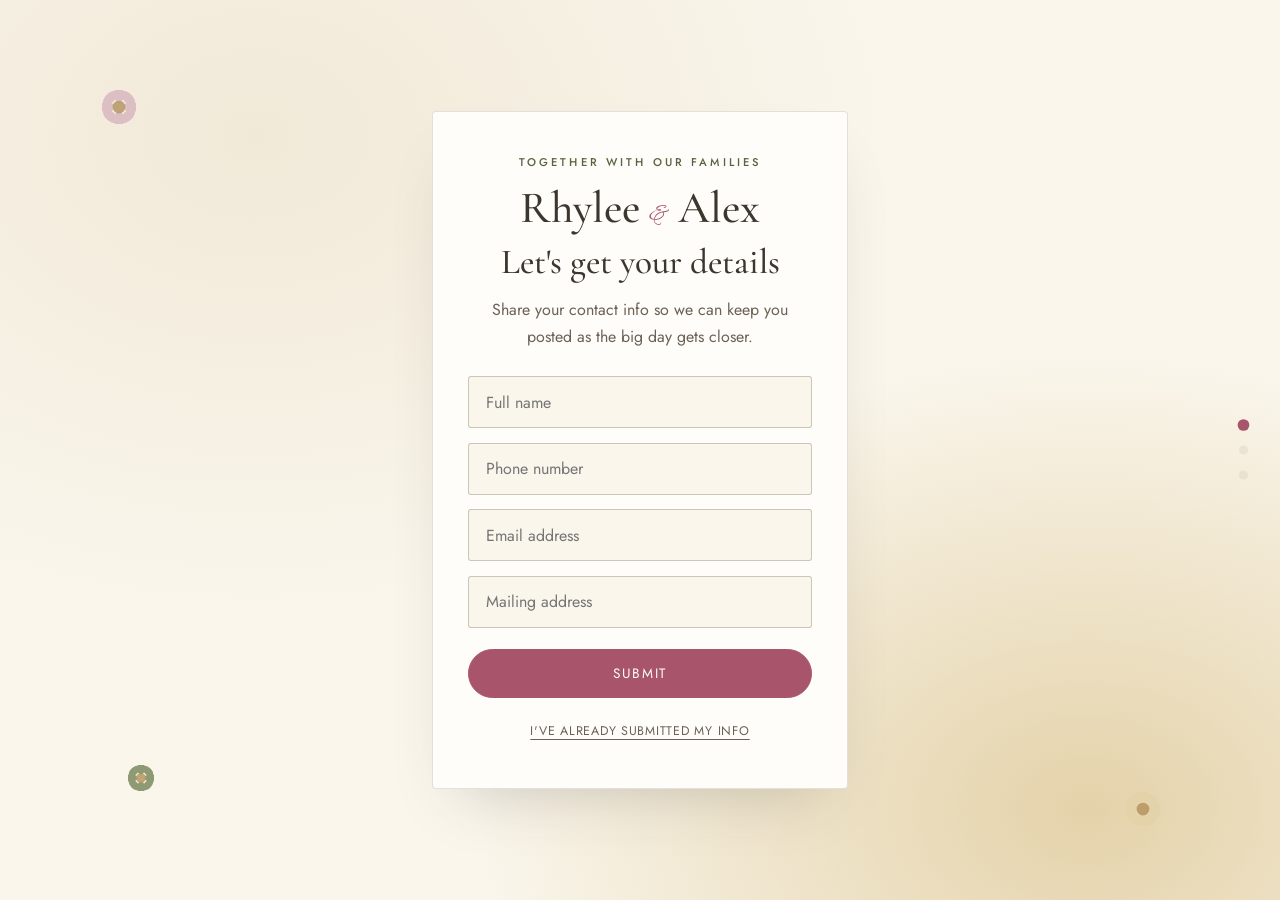
==== index.html @ c139852b "Update index.html" ====
<!DOCTYPE html>
<html lang="en">
<head>
<meta charset="UTF-8">
<meta name="viewport" content="width=device-width, initial-scale=1.0">
<title>Rhylee &amp; Alex — Save the Date</title>
<meta name="description" content="Save the date for Rhylee &amp; Alex's wedding.">

<link rel="preconnect" href="https://fonts.googleapis.com">
<link rel="preconnect" href="https://fonts.gstatic.com" crossorigin>
<link href="https://fonts.googleapis.com/css2?family=Cormorant+Garamond:ital,wght@0,400;0,500;0,600;1,400&family=Alex+Brush&family=Jost:wght@300;400;500;600&display=swap" rel="stylesheet">

<link rel="stylesheet" href="css/style.css">
</head>
<body class="pre-video">

<svg width="0" height="0" style="position:absolute" aria-hidden="true">
  <defs>
    <g id="flower-daisy">
      <g fill="currentColor">
        <ellipse cx="0" cy="-9" rx="3.4" ry="6.2"/>
        <ellipse cx="0" cy="9" rx="3.4" ry="6.2"/>
        <ellipse cx="-9" cy="0" rx="6.2" ry="3.4"/>
        <ellipse cx="9" cy="0" rx="6.2" ry="3.4"/>
        <ellipse cx="-6.3" cy="-6.3" rx="3.4" ry="6.2" transform="rotate(45 -6.3 -6.3)"/>
        <ellipse cx="6.3" cy="-6.3" rx="3.4" ry="6.2" transform="rotate(-45 6.3 -6.3)"/>
        <ellipse cx="-6.3" cy="6.3" rx="3.4" ry="6.2" transform="rotate(-45 -6.3 6.3)"/>
        <ellipse cx="6.3" cy="6.3" rx="3.4" ry="6.2" transform="rotate(45 6.3 6.3)"/>
      </g>
      <circle cx="0" cy="0" r="4.5" class="flower-center"/>
    </g>
  </defs>
</svg>

<nav class="rail" aria-label="Section navigation">
  <a href="#info" class="rail-dot" data-label="Your Info"></a>
  <a href="#video" class="rail-dot" data-label="Watch"></a>
  <a href="#reveal" class="rail-dot" data-label="Save the Date"></a>
</nav>

<main>

  <!-- 1. INFO FORM -->
  <section id="info" class="screen info-screen">
    <div class="field-scatter" aria-hidden="true">
      <svg class="bloom bloom--rose b1" viewBox="-12 -12 24 24"><use href="#flower-daisy"/></svg>
      <svg class="bloom bloom--gold b2" viewBox="-12 -12 24 24"><use href="#flower-daisy"/></svg>
      <svg class="bloom bloom--sage b3" viewBox="-12 -12 24 24"><use href="#flower-daisy"/></svg>
    </div>

    <div class="panel" id="info-panel">
      <p class="eyebrow">Together with our families</p>
      <h1 class="names names--small"><span>Rhylee</span><span class="amp">&amp;</span><span>Alex</span></h1>
      <h2 class="section-title">Let's get your details</h2>
      <p class="section-copy">Share your contact info so we can keep you posted as the big day gets closer.</p>

      <form id="info-form" class="info-form" autocomplete="off">
        <label for="f-name" class="visually-hidden">Full name</label>
        <input id="f-name" name="name" type="text" placeholder="Full name" required>

        <label for="f-phone" class="visually-hidden">Phone number</label>
        <input id="f-phone" name="phone" type="tel" placeholder="Phone number" required>

        <label for="f-email" class="visually-hidden">Email address</label>
        <input id="f-email" name="email" type="email" placeholder="Email address" required>

        <label for="f-address" class="visually-hidden">Mailing address</label>
        <input id="f-address" name="address" type="text" placeholder="Mailing address" required>

        <button type="submit" class="btn btn-solid">Submit</button>
      </form>

      <button class="btn btn-text" id="already-submitted">I've already submitted my info</button>
    </div>
  </section>

  <!-- 2. VIDEO -->
  <section id="video" class="screen video-screen">
    <div class="field-scatter" aria-hidden="true">
      <svg class="bloom bloom--rose b9" viewBox="-12 -12 24 24"><use href="#flower-daisy"/></svg>
      <svg class="bloom bloom--gold b10" viewBox="-12 -12 24 24"><use href="#flower-daisy"/></svg>
    </div>

    <p class="eyebrow">Our Save the Date film</p>

    <div class="video-frame">
      <div class="video-frame-inner" id="video-slot"></div>
    </div>
    <p class="section-copy small">
      Can't see the video? <a id="video-fallback-link" href="https://youtube.com/shorts/c03SZa1nvb8" target="_blank" rel="noopener">Watch it on YouTube instead.</a>
    </p>
  </section>

  <!-- 3. ENVELOPE REVEAL -->
  <section id="reveal" class="screen reveal-screen">
    <div class="field-scatter" aria-hidden="true">
      <svg class="bloom bloom--sage b11" viewBox="-12 -12 24 24"><use href="#flower-daisy"/></svg>
      <svg class="bloom bloom--rose b12" viewBox="-12 -12 24 24"><use href="#flower-daisy"/></svg>
      <svg class="bloom bloom--gold b13" viewBox="-12 -12 24 24"><use href="#flower-daisy"/></svg>
    </div>

    <p class="eyebrow" id="reveal-instruction">Tap anywhere to open</p>

    <div class="envelope-stack">
      <div class="envelope-reveal" id="envelope-reveal">
        <span class="envelope-body"></span>
        <span class="envelope-flap"></span>
        <span class="envelope-seal">
          <span class="seal-initials">R&amp;A</span>
        </span>
      </div>
      <div class="envelope-card">
        <div class="reveal-content">
          <span class="reveal-eyebrow">Save the Date</span>
          <span class="reveal-names">Rhylee &amp; Alex</span>
          <span class="reveal-line"></span>
          <p class="reveal-blurb">
            We're getting married! Formal invitation with all the details
            to follow — for now, just save the date and start dreaming
            about your outfit.
          </p>
        </div>
      </div>
      <a href="more/index.html" class="continue-link" id="continue-link">Please continue to the next page &rarr;</a>
    </div>
  </section>

</main>

<script src="js/script.js"></script>
</body>
</html>
---- css/style.css ----
/* ============================================
   TOKENS
   ============================================ */
:root {
  --cream:        #FAF6EC;
  --cream-deep:    #F1E9D8;
  --paper:         #FFFDF9;
  --ink:           #3B362E;
  --ink-soft:      #6B6156;
  --sage:          #7C8A5E;
  --sage-deep:     #58643F;
  --rose:          #A8556B;
  --rose-soft:     #D9B8C0;
  --gold:          #B08D57;
  --gold-soft:     #E4D2A9;

  --font-display:  'Cormorant Garamond', serif;
  --font-script:   'Alex Brush', cursive;
  --font-body:     'Jost', sans-serif;

  --edge: 1px solid rgba(59, 54, 46, 0.14);
}

* { box-sizing: border-box; }
html { scroll-behavior: smooth; }

body {
  margin: 0;
  background: var(--cream);
  color: var(--ink);
  font-family: var(--font-body);
  overflow-x: hidden;
}

@media (prefers-reduced-motion: no-preference) {
  main { scroll-snap-type: y proximity; }
  .screen { scroll-snap-align: start; }
}

a { color: inherit; }

.visually-hidden {
  position: absolute;
  width: 1px; height: 1px;
  overflow: hidden;
  clip: rect(0,0,0,0);
  white-space: nowrap;
}

:focus-visible {
  outline: 2px solid var(--rose);
  outline-offset: 3px;
}

/* ============================================
   LOCK: video + reveal screens are not reachable
   until the guest submits or skips the info form
   ============================================ */
body.pre-video #video,
body.pre-video #reveal {
  display: none;
}
body.pre-video .rail-dot[href="#video"],
body.pre-video .rail-dot[href="#reveal"] {
  opacity: 0.25;
  pointer-events: none;
}

/* ============================================
   SCREENS
   ============================================ */
.screen {
  min-height: 100vh;
  width: 100%;
  display: flex;
  flex-direction: column;
  align-items: center;
  justify-content: center;
  position: relative;
  padding: 8vh 6vw;
  text-align: center;
  overflow: hidden;
}

.eyebrow {
  font-family: var(--font-body);
  text-transform: uppercase;
  letter-spacing: 0.28em;
  font-size: 0.7rem;
  font-weight: 500;
  color: var(--sage-deep);
  margin: 0 0 1rem;
}

.section-title {
  font-family: var(--font-display);
  font-weight: 500;
  font-size: clamp(1.6rem, 3.4vw, 2.2rem);
  margin: 0 0 0.8rem;
  color: var(--ink);
}

.section-copy {
  font-size: 1rem;
  line-height: 1.7;
  color: var(--ink-soft);
  max-width: 32rem;
  margin: 0 auto 1.4rem;
}
.section-copy.small { font-size: 0.85rem; margin-top: 1.4rem; }

/* ============================================
   FLORAL SCATTER (ambient, decorative)
   ============================================ */
.field-scatter { position: absolute; inset: 0; pointer-events: none; z-index: 0; }

.bloom {
  position: absolute;
  width: 34px; height: 34px;
  animation: sway 7s ease-in-out infinite;
  opacity: 0.85;
}
.bloom--rose { color: var(--rose-soft); }
.bloom--sage { color: var(--sage); }
.bloom--gold { color: var(--gold-soft); }
.flower-center { fill: var(--gold); opacity: 0.9; }

@keyframes sway {
  0%, 100% { transform: translateY(0) rotate(var(--rot, 0deg)); }
  50%      { transform: translateY(-10px) rotate(calc(var(--rot, 0deg) + 4deg)); }
}
@media (prefers-reduced-motion: reduce) { .bloom { animation: none; } }

.b1  { top: 10%; left: 8%;  --rot: -8deg; }
.b2  { top: 88%; left: 88%; --rot: 10deg; }
.b3  { top: 85%; left: 10%; --rot: 4deg; width: 26px; height: 26px; }
.b9  { top: 10%; left: 6%;  --rot: 5deg; }
.b10 { top: 85%; left: 92%; --rot: -6deg; }
.b11 { top: 12%; left: 90%; --rot: 6deg; }
.b12 { top: 88%; left: 10%; --rot: -8deg; }
.b13 { top: 50%; left: 4%;  --rot: 4deg; width: 24px; height: 24px; }

/* ============================================
   BUTTONS
   ============================================ */
.btn {
  font-family: var(--font-body);
  font-size: 0.85rem;
  letter-spacing: 0.12em;
  text-transform: uppercase;
  cursor: pointer;
  border-radius: 999px;
  transition: transform 0.25s ease, background 0.25s ease, color 0.25s ease;
}
.btn-solid {
  background: var(--rose);
  border: 1px solid var(--rose);
  color: var(--paper);
  padding: 0.85rem 1.8rem;
  width: 100%;
}
.btn-solid:hover { background: var(--sage-deep); border-color: var(--sage-deep); transform: translateY(-2px); }

.btn-text {
  background: none;
  border: none;
  color: var(--ink-soft);
  padding: 0.4rem;
  text-decoration: underline;
  text-underline-offset: 4px;
  margin-top: 1.1rem;
  font-size: 0.78rem;
  letter-spacing: 0.06em;
}
.btn-text:hover { color: var(--rose); }

/* ============================================
   1. INFO FORM
   ============================================ */
.info-screen {
  background:
    radial-gradient(ellipse at 20% 15%, var(--cream-deep) 0%, transparent 45%),
    radial-gradient(ellipse at 85% 90%, var(--gold-soft) 0%, transparent 40%),
    var(--cream);
  transition: opacity 0.6s ease, transform 0.6s ease, max-height 0.6s ease;
}

.names {
  font-family: var(--font-display);
  font-weight: 500;
  line-height: 1;
  margin: 0 0 0.6rem;
  color: var(--ink);
  display: flex;
  align-items: baseline;
  justify-content: center;
  gap: 0.4rem;
  flex-wrap: wrap;
}
.names--small { font-size: clamp(2rem, 6vw, 2.8rem); }
.names .amp {
  font-family: var(--font-script);
  font-size: 0.6em;
  color: var(--rose);
  padding: 0 0.1em;
}

.panel {
  position: relative;
  z-index: 1;
  max-width: 26rem;
  width: 100%;
  background: var(--paper);
  border: var(--edge);
  border-radius: 4px;
  padding: 2.6rem 2.2rem;
  box-shadow: 0 30px 60px -30px rgba(59, 54, 46, 0.25);
  transition: opacity 0.5s ease, transform 0.5s ease, max-height 0.5s ease;
  transform-origin: top center;
}

.info-form {
  display: flex;
  flex-direction: column;
  gap: 0.9rem;
  margin: 1.6rem 0 0;
}

.info-form input {
  font-family: var(--font-body);
  font-size: 1rem;
  padding: 0.85rem 1.05rem;
  border: 1px solid rgba(59,54,46,0.25);
  border-radius: 3px;
  background: var(--cream);
  color: var(--ink);
  width: 100%;
}
.info-form input:focus {
  border-color: var(--rose);
  outline: none;
  background: var(--paper);
}
.info-form .btn-solid { margin-top: 0.4rem; }

/* collapse-out animation once submitted */
.info-screen.is-collapsing {
  max-height: 0;
  min-height: 0;
  opacity: 0;
  padding-top: 0;
  padding-bottom: 0;
  pointer-events: none;
}
.info-screen.is-collapsing .panel {
  transform: scale(0.85) translateY(-30px);
  opacity: 0;
}

/* ============================================
   2. VIDEO
   ============================================ */
.video-frame {
  width: min(80vw, 380px);
  aspect-ratio: 9 / 16;
  position: relative;
  z-index: 1;
  border-radius: 6px;
  overflow: hidden;
  box-shadow: 0 40px 80px -40px rgba(59, 54, 46, 0.5);
  border: 6px solid var(--paper);
  outline: 1px solid rgba(59,54,46,0.15);
}
.video-frame-inner { position: absolute; inset: 0; background: var(--ink); }
.video-frame-inner iframe { width: 100%; height: 100%; border: 0; display: block; }

/* ============================================
   3. ENVELOPE REVEAL (four-flap open)
   ============================================ */
.reveal-screen { cursor: pointer; }
.reveal-screen.is-open { cursor: default; }

.envelope-stack {
  position: relative;
  width: min(85vw, 380px);
  margin: 0 auto;
}

.continue-link {
  position: absolute;
  bottom: -2.3rem;
  right: 0.2rem;
  font-size: 0.78rem;
  letter-spacing: 0.04em;
  color: var(--ink-soft);
  text-decoration: underline;
  text-underline-offset: 4px;
  opacity: 0;
  pointer-events: none;
  transition: opacity 0.7s ease 0.6s;
}
.envelope-reveal.is-open ~ .continue-link {
  opacity: 1;
  pointer-events: auto;
}
.continue-link:hover { color: var(--rose); }

.envelope-reveal {
  position: relative;
  z-index: 1;
  width: 100%;
  aspect-ratio: 3 / 2;
  perspective: 1400px;
  transform-style: preserve-3d;
}

/* static envelope body (back + sides), always visible */
.envelope-body {
  position: absolute;
  inset: 0;
  background: var(--paper);
  border: 1px solid rgba(59,54,46,0.18);
  border-radius: 3px;
  box-shadow: 0 30px 70px -35px rgba(59, 54, 46, 0.45);
  z-index: 1;
}
/* diagonal fold lines suggesting the envelope's side pockets */
.envelope-body::before {
  content: "";
  position: absolute;
  inset: 0;
  background:
    linear-gradient(135deg, transparent 49.4%, rgba(59,54,46,0.1) 50%, transparent 50.6%),
    linear-gradient(-135deg, transparent 49.4%, rgba(59,54,46,0.1) 50%, transparent 50.6%);
  background-size: 100% 72%, 100% 72%;
  background-position: top left, top right;
  background-repeat: no-repeat;
}

/* the top flap — this is what folds open */
.envelope-flap {
  position: absolute;
  top: 0; left: 0; right: 0;
  height: 62%;
  background: var(--cream-deep);
  border: 1px solid rgba(59,54,46,0.18);
  clip-path: polygon(0 0, 100% 0, 50% 100%);
  transform-origin: top center;
  transform: rotateX(0deg);
  transition: transform 1.1s cubic-bezier(.3,.7,.3,1);
  z-index: 3;
  box-shadow: 0 2px 10px rgba(59,54,46,0.12);
}

/* the wax seal, sitting where the flap's tip meets the body */
.envelope-seal {
  position: absolute;
  top: 40%;
  left: 50%;
  transform: translate(-50%, -50%);
  width: 58px;
  height: 58px;
  border-radius: 50%;
  background: radial-gradient(circle at 35% 30%, var(--rose) 0%, var(--rose) 55%, #8a4257 100%);
  display: flex;
  align-items: center;
  justify-content: center;
  z-index: 4;
  box-shadow: 0 6px 14px rgba(59,54,46,0.3);
  transition: transform 0.5s ease, opacity 0.5s ease;
}
.seal-initials {
  font-family: var(--font-display);
  font-style: italic;
  color: var(--gold-soft);
  font-size: 1rem;
  letter-spacing: 0.05em;
}

/* OPEN STATE */
.envelope-reveal.is-open .envelope-flap {
  transform: rotateX(180deg);
}
.envelope-reveal.is-open .envelope-seal {
  transform: translate(-50%, -50%) scale(0);
  opacity: 0;
}

/* the card that rises fully out of the envelope, then settles back
   down to rest on top of it, straight (no tilt) */
@keyframes card-rise {
  0%   { top: 62%; opacity: 0; transform: scale(0.85); }
  18%  { opacity: 1; }
  55%  { top: -12%; transform: scale(1.03); }
  100% { top: 2%; opacity: 1; transform: scale(1); }
}

.envelope-card {
  position: absolute;
  left: 4%;
  right: 4%;
  top: 62%;
  background: var(--paper);
  border: 1px solid rgba(59,54,46,0.16);
  border-radius: 4px;
  box-shadow: 0 16px 30px -18px rgba(59, 54, 46, 0.3);
  z-index: 10;
  display: flex;
  align-items: center;
  justify-content: center;
  padding: 1.7rem 1.4rem;
  opacity: 0;
  transform: scale(0.85);
}
.envelope-reveal.is-open ~ .envelope-card {
  animation: card-rise 1.3s cubic-bezier(.3,.65,.3,1) 0.35s forwards;
  box-shadow: 0 34px 60px -22px rgba(59, 54, 46, 0.45);
}

.reveal-content {
  display: flex;
  flex-direction: column;
  align-items: center;
  justify-content: center;
  gap: 0.5rem;
  text-align: center;
}

.reveal-eyebrow {
  font-size: 0.66rem;
  letter-spacing: 0.24em;
  text-transform: uppercase;
  color: var(--sage-deep);
}
.reveal-names {
  font-family: var(--font-script);
  font-size: clamp(1.9rem, 6.4vw, 2.6rem);
  color: var(--rose);
  line-height: 1;
}
.reveal-line { width: 2.6rem; height: 1px; background: var(--gold); margin: 0.25rem 0; }
.reveal-blurb {
  font-size: 0.92rem;
  line-height: 1.6;
  color: var(--ink-soft);
  max-width: 24rem;
  margin: 0;
}

#reveal-instruction.is-hidden { opacity: 0; transition: opacity 0.4s ease; }

/* ============================================
   SIDE RAIL NAV (desktop only)
   ============================================ */
.rail {
  position: fixed;
  right: 2rem;
  top: 50%;
  transform: translateY(-50%);
  z-index: 20;
  display: flex;
  flex-direction: column;
  gap: 1rem;
}
.rail-dot {
  position: relative;
  width: 9px; height: 9px;
  border-radius: 50%;
  background: rgba(59,54,46,0.25);
  transition: background 0.3s ease, transform 0.3s ease;
}
.rail-dot:hover, .rail-dot.active { background: var(--rose); transform: scale(1.3); }
.rail-dot::after {
  content: attr(data-label);
  position: absolute;
  right: 140%; top: 50%;
  transform: translateY(-50%);
  font-family: var(--font-body);
  font-size: 0.68rem;
  letter-spacing: 0.06em;
  white-space: nowrap;
  background: var(--ink);
  color: var(--paper);
  padding: 0.3rem 0.6rem;
  border-radius: 3px;
  opacity: 0;
  pointer-events: none;
  transition: opacity 0.2s ease;
}
.rail-dot:hover::after { opacity: 1; }
@media (max-width: 720px) { .rail { display: none; } }

/* ============================================
   RESPONSIVE
   ============================================ */
@media (max-width: 560px) {
  .screen { padding: 6vh 6vw; }
  .panel { padding: 2.2rem 1.5rem; }
}
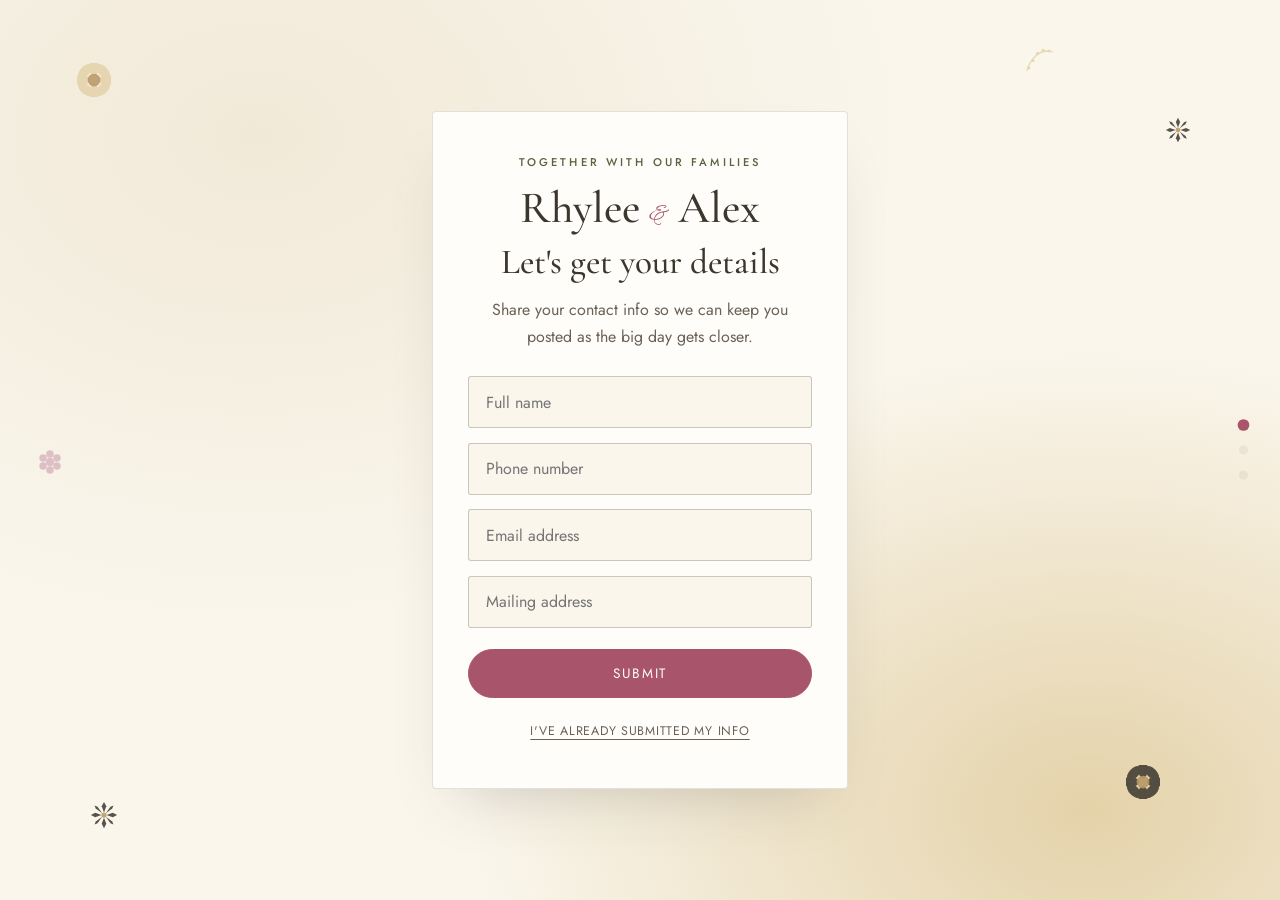
==== commit 769309e8: "Update index.html" ====
--- a/index.html
+++ b/index.html
@@ -29,6 +29,50 @@
       </g>
       <circle cx="0" cy="0" r="4.5" class="flower-center"/>
     </g>
+    <g id="flower-star">
+      <g fill="currentColor">
+        <path d="M0,-3 L2.6,-10 L0,-15 L-2.6,-10 Z"/>
+        <path d="M0,3 L2.6,10 L0,15 L-2.6,10 Z"/>
+        <path d="M-3,0 L-10,2.6 L-15,0 L-10,-2.6 Z"/>
+        <path d="M3,0 L10,2.6 L15,0 L10,-2.6 Z"/>
+        <path d="M-2.1,-2.1 L-7.4,-9.4 L-10.8,-10.8 L-9.4,-7.4 Z"/>
+        <path d="M2.1,-2.1 L7.4,-9.4 L10.8,-10.8 L9.4,-7.4 Z"/>
+        <path d="M-2.1,2.1 L-7.4,9.4 L-10.8,10.8 L-9.4,7.4 Z"/>
+        <path d="M2.1,2.1 L7.4,9.4 L10.8,10.8 L9.4,7.4 Z"/>
+      </g>
+      <circle cx="0" cy="0" r="3" class="flower-center"/>
+    </g>
+    <g id="flower-cluster">
+      <g fill="currentColor">
+        <circle cx="0" cy="0" r="3.2"/>
+        <circle cx="0" cy="-6" r="2.8"/>
+        <circle cx="5.2" cy="-3" r="2.8"/>
+        <circle cx="5.2" cy="3" r="2.8"/>
+        <circle cx="0" cy="6" r="2.8"/>
+        <circle cx="-5.2" cy="3" r="2.8"/>
+        <circle cx="-5.2" cy="-3" r="2.8"/>
+      </g>
+    </g>
+    <g id="flower-spike">
+      <line x1="0" y1="14" x2="0" y2="-14" stroke="currentColor" stroke-width="1.4" stroke-linecap="round"/>
+      <g fill="currentColor">
+        <ellipse cx="-2.6" cy="-11" rx="2.6" ry="3.4"/>
+        <ellipse cx="2.6" cy="-5.5" rx="2.6" ry="3.4"/>
+        <ellipse cx="-2.6" cy="0" rx="2.6" ry="3.4"/>
+        <ellipse cx="2.6" cy="5.5" rx="2.6" ry="3.4"/>
+        <ellipse cx="-2.6" cy="11" rx="2.6" ry="3.4"/>
+      </g>
+    </g>
+    <g id="flower-plume">
+      <path d="M-13,11 Q-4,-13 14,-9" fill="none" stroke="currentColor" stroke-width="1.3" stroke-linecap="round"/>
+      <g fill="currentColor">
+        <circle cx="-11" cy="8.4" r="1.7"/>
+        <circle cx="-6.5" cy="0.5" r="1.7"/>
+        <circle cx="-1.5" cy="-7" r="1.7"/>
+        <circle cx="4.5" cy="-10.3" r="1.7"/>
+        <circle cx="10.5" cy="-9.6" r="1.7"/>
+      </g>
+    </g>
   </defs>
 </svg>
 
@@ -43,9 +87,18 @@
   <!-- 1. INFO FORM -->
   <section id="info" class="screen info-screen">
     <div class="field-scatter" aria-hidden="true">
-      <svg class="bloom bloom--rose b1" viewBox="-12 -12 24 24"><use href="#flower-daisy"/></svg>
-      <svg class="bloom bloom--gold b2" viewBox="-12 -12 24 24"><use href="#flower-daisy"/></svg>
-      <svg class="bloom bloom--sage b3" viewBox="-12 -12 24 24"><use href="#flower-daisy"/></svg>
+      <!-- Black-Eyed Susan -->
+      <svg class="bloom bloom--gold" style="top:7%;left:6%;--rot:-8deg" viewBox="-12 -12 24 24"><use href="#flower-daisy"/></svg>
+      <!-- Purple Coneflower -->
+      <svg class="bloom bloom--lavender" style="top:85%;left:88%;--rot:10deg" viewBox="-12 -12 24 24"><use href="#flower-daisy"/></svg>
+      <!-- New England Aster -->
+      <svg class="bloom bloom--lavender" style="top:13%;left:91%;--rot:6deg;width:26px;height:26px" viewBox="-16 -16 32 32"><use href="#flower-star"/></svg>
+      <!-- Wild Bergamot -->
+      <svg class="bloom bloom--lavender" style="top:89%;left:7%;--rot:-5deg;width:28px;height:28px" viewBox="-16 -16 32 32"><use href="#flower-star"/></svg>
+      <!-- Joe-Pye Weed -->
+      <svg class="bloom bloom--rose" style="top:50%;left:3%;--rot:4deg;width:24px;height:24px" viewBox="-9 -9 18 18"><use href="#flower-cluster"/></svg>
+      <!-- Goldenrod -->
+      <svg class="bloom bloom--gold" style="top:5%;left:80%;--rot:-10deg;width:30px;height:30px" viewBox="-16 -16 32 32"><use href="#flower-plume"/></svg>
     </div>
 
     <div class="panel" id="info-panel">
@@ -77,8 +130,14 @@
   <!-- 2. VIDEO -->
   <section id="video" class="screen video-screen">
     <div class="field-scatter" aria-hidden="true">
-      <svg class="bloom bloom--rose b9" viewBox="-12 -12 24 24"><use href="#flower-daisy"/></svg>
-      <svg class="bloom bloom--gold b10" viewBox="-12 -12 24 24"><use href="#flower-daisy"/></svg>
+      <!-- Butterfly Weed -->
+      <svg class="bloom bloom--amber" style="top:8%;left:6%;--rot:5deg;width:24px;height:24px" viewBox="-9 -9 18 18"><use href="#flower-cluster"/></svg>
+      <!-- Scarlet Bee Balm -->
+      <svg class="bloom bloom--scarlet" style="top:86%;left:90%;--rot:-6deg;width:24px;height:24px" viewBox="-9 -9 18 18"><use href="#flower-cluster"/></svg>
+      <!-- Cardinal Flower -->
+      <svg class="bloom bloom--scarlet" style="top:12%;left:90%;--rot:8deg;width:22px;height:30px" viewBox="-16 -16 32 32"><use href="#flower-spike"/></svg>
+      <!-- Swamp Sunflower -->
+      <svg class="bloom bloom--gold" style="top:88%;left:8%;--rot:-4deg" viewBox="-12 -12 24 24"><use href="#flower-daisy"/></svg>
     </div>
 
     <p class="eyebrow">Our Save the Date film</p>
@@ -94,9 +153,14 @@
   <!-- 3. ENVELOPE REVEAL -->
   <section id="reveal" class="screen reveal-screen">
     <div class="field-scatter" aria-hidden="true">
-      <svg class="bloom bloom--sage b11" viewBox="-12 -12 24 24"><use href="#flower-daisy"/></svg>
-      <svg class="bloom bloom--rose b12" viewBox="-12 -12 24 24"><use href="#flower-daisy"/></svg>
-      <svg class="bloom bloom--gold b13" viewBox="-12 -12 24 24"><use href="#flower-daisy"/></svg>
+      <!-- Ironweed -->
+      <svg class="bloom bloom--lavender" style="top:9%;left:88%;--rot:6deg;width:26px;height:26px" viewBox="-16 -16 32 32"><use href="#flower-star"/></svg>
+      <!-- Turtlehead -->
+      <svg class="bloom bloom--blush" style="top:87%;left:9%;--rot:-8deg;width:22px;height:30px" viewBox="-16 -16 32 32"><use href="#flower-spike"/></svg>
+      <!-- Smartweed -->
+      <svg class="bloom bloom--blush" style="top:50%;left:3%;--rot:4deg;width:18px;height:24px" viewBox="-16 -16 32 32"><use href="#flower-spike"/></svg>
+      <!-- Goldenrod -->
+      <svg class="bloom bloom--gold" style="top:7%;left:7%;--rot:-6deg;width:30px;height:30px" viewBox="-16 -16 32 32"><use href="#flower-plume"/></svg>
     </div>
 
     <p class="eyebrow" id="reveal-instruction">Tap anywhere to open</p>
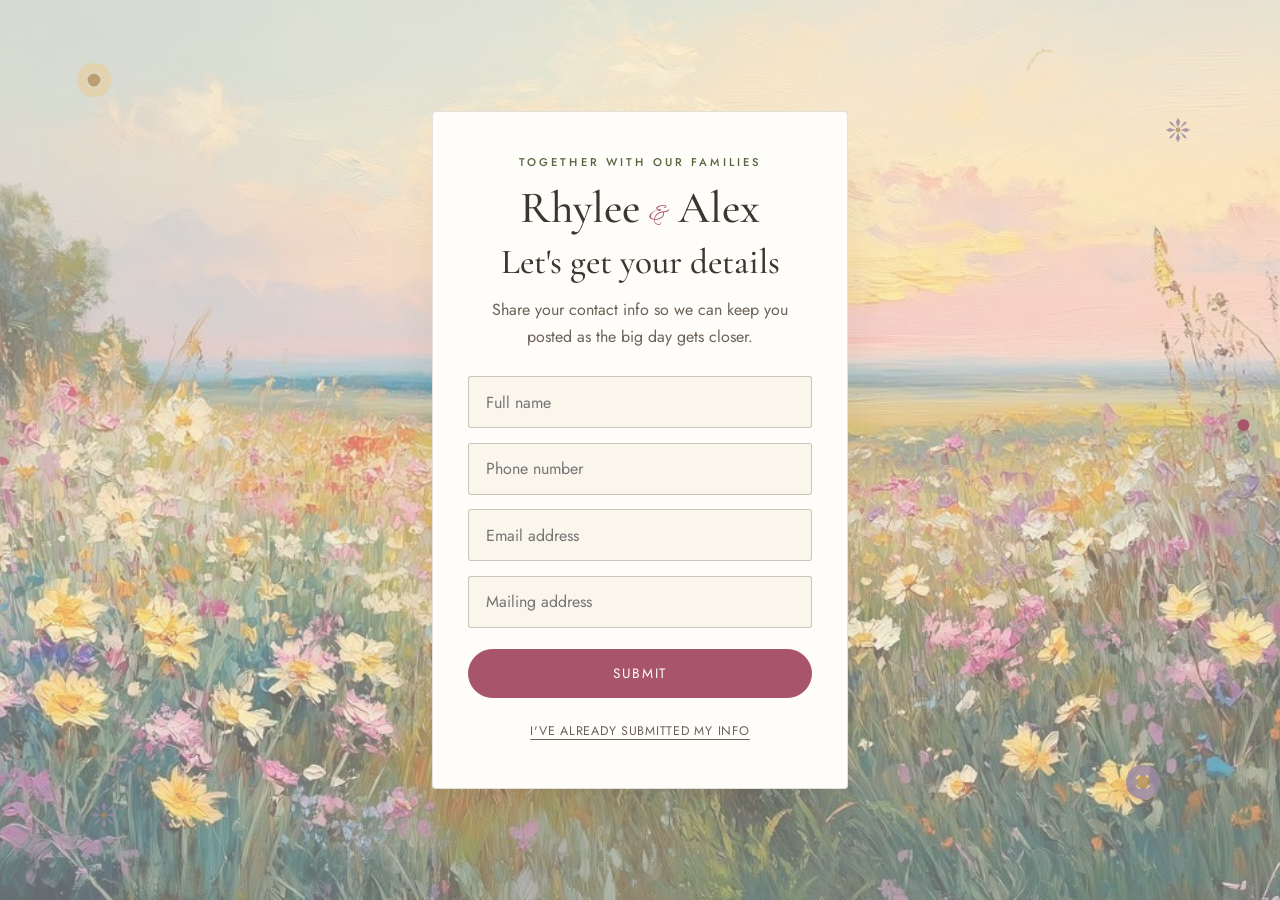
==== commit 0905a98c: "Update index.html" ====
--- a/index.html
+++ b/index.html
@@ -5,6 +5,12 @@
 <meta name="viewport" content="width=device-width, initial-scale=1.0">
 <title>Rhylee &amp; Alex — Save the Date</title>
 <meta name="description" content="Save the date for Rhylee &amp; Alex's wedding.">
+
+<link rel="icon" type="image/png" sizes="32x32" href="img/favicon-32.png">
+<link rel="icon" type="image/png" sizes="16x16" href="img/favicon-16.png">
+<link rel="icon" type="image/png" sizes="192x192" href="img/favicon-192.png">
+<link rel="apple-touch-icon" sizes="180x180" href="img/apple-touch-icon.png">
+<link rel="shortcut icon" href="img/favicon.ico">
 
 <link rel="preconnect" href="https://fonts.googleapis.com">
 <link rel="preconnect" href="https://fonts.gstatic.com" crossorigin>
--- a/css/style.css
+++ b/css/style.css
@@ -13,6 +13,10 @@
   --rose-soft:     #D9B8C0;
   --gold:          #B08D57;
   --gold-soft:     #E4D2A9;
+  --lavender:      #9C8AA5;
+  --scarlet:       #A8524A;
+  --blush:         #E3C9C2;
+  --amber:         #C98A4B;
 
   --font-display:  'Cormorant Garamond', serif;
   --font-script:   'Alex Brush', cursive;
@@ -80,6 +84,12 @@
   padding: 8vh 6vw;
   text-align: center;
   overflow: hidden;
+  background:
+    linear-gradient(rgba(250, 246, 236, 0.4), rgba(250, 246, 236, 0.4)),
+    url('img/meadow-sunset.jpg');
+  background-repeat: no-repeat;
+  background-size: cover;
+  background-position: center;
 }
 
 .eyebrow {
@@ -123,6 +133,10 @@
 .bloom--rose { color: var(--rose-soft); }
 .bloom--sage { color: var(--sage); }
 .bloom--gold { color: var(--gold-soft); }
+.bloom--lavender { color: var(--lavender); }
+.bloom--scarlet { color: var(--scarlet); }
+.bloom--blush { color: var(--blush); }
+.bloom--amber { color: var(--amber); }
 .flower-center { fill: var(--gold); opacity: 0.9; }
 
 @keyframes sway {
@@ -131,14 +145,11 @@
 }
 @media (prefers-reduced-motion: reduce) { .bloom { animation: none; } }
 
-.b1  { top: 10%; left: 8%;  --rot: -8deg; }
-.b2  { top: 88%; left: 88%; --rot: 10deg; }
-.b3  { top: 85%; left: 10%; --rot: 4deg; width: 26px; height: 26px; }
-.b9  { top: 10%; left: 6%;  --rot: 5deg; }
-.b10 { top: 85%; left: 92%; --rot: -6deg; }
-.b11 { top: 12%; left: 90%; --rot: 6deg; }
-.b12 { top: 88%; left: 10%; --rot: -8deg; }
-.b13 { top: 50%; left: 4%;  --rot: 4deg; width: 24px; height: 24px; }
+/* ============================================
+   ROOT (color tokens continued — extra muted
+   tints for the wider wildflower mix, kept
+   within the same dusty/soft palette)
+   ============================================ */
 
 /* ============================================
    BUTTONS
@@ -178,10 +189,6 @@
    1. INFO FORM
    ============================================ */
 .info-screen {
-  background:
-    radial-gradient(ellipse at 20% 15%, var(--cream-deep) 0%, transparent 45%),
-    radial-gradient(ellipse at 85% 90%, var(--gold-soft) 0%, transparent 40%),
-    var(--cream);
   transition: opacity 0.6s ease, transform 0.6s ease, max-height 0.6s ease;
 }
 
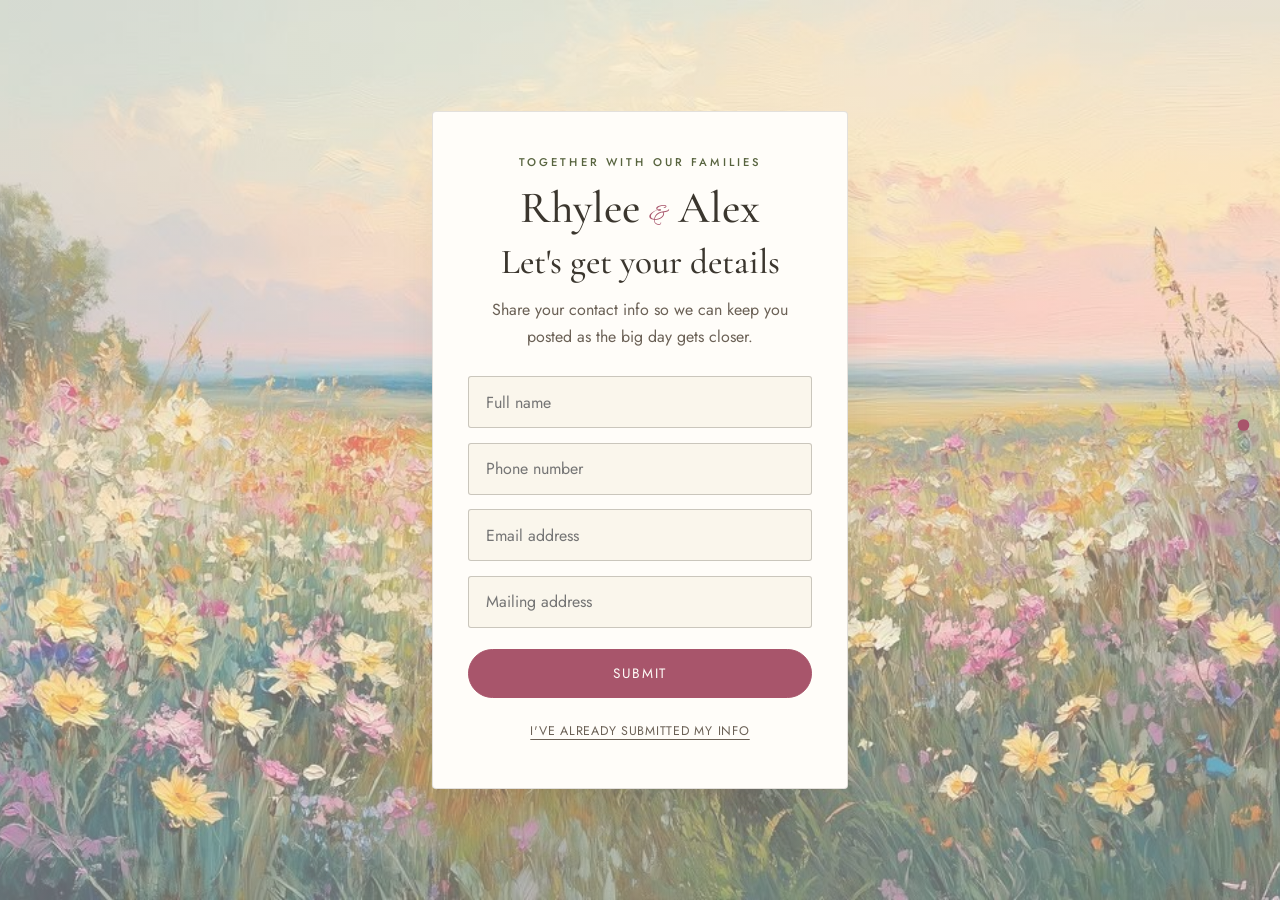
==== commit cc4a2d90: "Update index.html" ====
--- a/index.html
+++ b/index.html
@@ -20,68 +20,6 @@
 </head>
 <body class="pre-video">
 
-<svg width="0" height="0" style="position:absolute" aria-hidden="true">
-  <defs>
-    <g id="flower-daisy">
-      <g fill="currentColor">
-        <ellipse cx="0" cy="-9" rx="3.4" ry="6.2"/>
-        <ellipse cx="0" cy="9" rx="3.4" ry="6.2"/>
-        <ellipse cx="-9" cy="0" rx="6.2" ry="3.4"/>
-        <ellipse cx="9" cy="0" rx="6.2" ry="3.4"/>
-        <ellipse cx="-6.3" cy="-6.3" rx="3.4" ry="6.2" transform="rotate(45 -6.3 -6.3)"/>
-        <ellipse cx="6.3" cy="-6.3" rx="3.4" ry="6.2" transform="rotate(-45 6.3 -6.3)"/>
-        <ellipse cx="-6.3" cy="6.3" rx="3.4" ry="6.2" transform="rotate(-45 -6.3 6.3)"/>
-        <ellipse cx="6.3" cy="6.3" rx="3.4" ry="6.2" transform="rotate(45 6.3 6.3)"/>
-      </g>
-      <circle cx="0" cy="0" r="4.5" class="flower-center"/>
-    </g>
-    <g id="flower-star">
-      <g fill="currentColor">
-        <path d="M0,-3 L2.6,-10 L0,-15 L-2.6,-10 Z"/>
-        <path d="M0,3 L2.6,10 L0,15 L-2.6,10 Z"/>
-        <path d="M-3,0 L-10,2.6 L-15,0 L-10,-2.6 Z"/>
-        <path d="M3,0 L10,2.6 L15,0 L10,-2.6 Z"/>
-        <path d="M-2.1,-2.1 L-7.4,-9.4 L-10.8,-10.8 L-9.4,-7.4 Z"/>
-        <path d="M2.1,-2.1 L7.4,-9.4 L10.8,-10.8 L9.4,-7.4 Z"/>
-        <path d="M-2.1,2.1 L-7.4,9.4 L-10.8,10.8 L-9.4,7.4 Z"/>
-        <path d="M2.1,2.1 L7.4,9.4 L10.8,10.8 L9.4,7.4 Z"/>
-      </g>
-      <circle cx="0" cy="0" r="3" class="flower-center"/>
-    </g>
-    <g id="flower-cluster">
-      <g fill="currentColor">
-        <circle cx="0" cy="0" r="3.2"/>
-        <circle cx="0" cy="-6" r="2.8"/>
-        <circle cx="5.2" cy="-3" r="2.8"/>
-        <circle cx="5.2" cy="3" r="2.8"/>
-        <circle cx="0" cy="6" r="2.8"/>
-        <circle cx="-5.2" cy="3" r="2.8"/>
-        <circle cx="-5.2" cy="-3" r="2.8"/>
-      </g>
-    </g>
-    <g id="flower-spike">
-      <line x1="0" y1="14" x2="0" y2="-14" stroke="currentColor" stroke-width="1.4" stroke-linecap="round"/>
-      <g fill="currentColor">
-        <ellipse cx="-2.6" cy="-11" rx="2.6" ry="3.4"/>
-        <ellipse cx="2.6" cy="-5.5" rx="2.6" ry="3.4"/>
-        <ellipse cx="-2.6" cy="0" rx="2.6" ry="3.4"/>
-        <ellipse cx="2.6" cy="5.5" rx="2.6" ry="3.4"/>
-        <ellipse cx="-2.6" cy="11" rx="2.6" ry="3.4"/>
-      </g>
-    </g>
-    <g id="flower-plume">
-      <path d="M-13,11 Q-4,-13 14,-9" fill="none" stroke="currentColor" stroke-width="1.3" stroke-linecap="round"/>
-      <g fill="currentColor">
-        <circle cx="-11" cy="8.4" r="1.7"/>
-        <circle cx="-6.5" cy="0.5" r="1.7"/>
-        <circle cx="-1.5" cy="-7" r="1.7"/>
-        <circle cx="4.5" cy="-10.3" r="1.7"/>
-        <circle cx="10.5" cy="-9.6" r="1.7"/>
-      </g>
-    </g>
-  </defs>
-</svg>
-
 <nav class="rail" aria-label="Section navigation">
   <a href="#info" class="rail-dot" data-label="Your Info"></a>
   <a href="#video" class="rail-dot" data-label="Watch"></a>
@@ -92,21 +30,6 @@
 
   <!-- 1. INFO FORM -->
   <section id="info" class="screen info-screen">
-    <div class="field-scatter" aria-hidden="true">
-      <!-- Black-Eyed Susan -->
-      <svg class="bloom bloom--gold" style="top:7%;left:6%;--rot:-8deg" viewBox="-12 -12 24 24"><use href="#flower-daisy"/></svg>
-      <!-- Purple Coneflower -->
-      <svg class="bloom bloom--lavender" style="top:85%;left:88%;--rot:10deg" viewBox="-12 -12 24 24"><use href="#flower-daisy"/></svg>
-      <!-- New England Aster -->
-      <svg class="bloom bloom--lavender" style="top:13%;left:91%;--rot:6deg;width:26px;height:26px" viewBox="-16 -16 32 32"><use href="#flower-star"/></svg>
-      <!-- Wild Bergamot -->
-      <svg class="bloom bloom--lavender" style="top:89%;left:7%;--rot:-5deg;width:28px;height:28px" viewBox="-16 -16 32 32"><use href="#flower-star"/></svg>
-      <!-- Joe-Pye Weed -->
-      <svg class="bloom bloom--rose" style="top:50%;left:3%;--rot:4deg;width:24px;height:24px" viewBox="-9 -9 18 18"><use href="#flower-cluster"/></svg>
-      <!-- Goldenrod -->
-      <svg class="bloom bloom--gold" style="top:5%;left:80%;--rot:-10deg;width:30px;height:30px" viewBox="-16 -16 32 32"><use href="#flower-plume"/></svg>
-    </div>
-
     <div class="panel" id="info-panel">
       <p class="eyebrow">Together with our families</p>
       <h1 class="names names--small"><span>Rhylee</span><span class="amp">&amp;</span><span>Alex</span></h1>
@@ -135,21 +58,13 @@
 
   <!-- 2. VIDEO -->
   <section id="video" class="screen video-screen">
-    <div class="field-scatter" aria-hidden="true">
-      <!-- Butterfly Weed -->
-      <svg class="bloom bloom--amber" style="top:8%;left:6%;--rot:5deg;width:24px;height:24px" viewBox="-9 -9 18 18"><use href="#flower-cluster"/></svg>
-      <!-- Scarlet Bee Balm -->
-      <svg class="bloom bloom--scarlet" style="top:86%;left:90%;--rot:-6deg;width:24px;height:24px" viewBox="-9 -9 18 18"><use href="#flower-cluster"/></svg>
-      <!-- Cardinal Flower -->
-      <svg class="bloom bloom--scarlet" style="top:12%;left:90%;--rot:8deg;width:22px;height:30px" viewBox="-16 -16 32 32"><use href="#flower-spike"/></svg>
-      <!-- Swamp Sunflower -->
-      <svg class="bloom bloom--gold" style="top:88%;left:8%;--rot:-4deg" viewBox="-12 -12 24 24"><use href="#flower-daisy"/></svg>
-    </div>
-
     <p class="eyebrow">Our Save the Date film</p>
 
-    <div class="video-frame">
-      <div class="video-frame-inner" id="video-slot"></div>
+    <div class="video-frame-wrap">
+      <div class="video-frame">
+        <div class="video-frame-inner" id="video-slot"></div>
+      </div>
+      <div class="video-frame-deco" aria-hidden="true"></div>
     </div>
     <p class="section-copy small">
       Can't see the video? <a id="video-fallback-link" href="https://youtube.com/shorts/c03SZa1nvb8" target="_blank" rel="noopener">Watch it on YouTube instead.</a>
@@ -158,17 +73,6 @@
 
   <!-- 3. ENVELOPE REVEAL -->
   <section id="reveal" class="screen reveal-screen">
-    <div class="field-scatter" aria-hidden="true">
-      <!-- Ironweed -->
-      <svg class="bloom bloom--lavender" style="top:9%;left:88%;--rot:6deg;width:26px;height:26px" viewBox="-16 -16 32 32"><use href="#flower-star"/></svg>
-      <!-- Turtlehead -->
-      <svg class="bloom bloom--blush" style="top:87%;left:9%;--rot:-8deg;width:22px;height:30px" viewBox="-16 -16 32 32"><use href="#flower-spike"/></svg>
-      <!-- Smartweed -->
-      <svg class="bloom bloom--blush" style="top:50%;left:3%;--rot:4deg;width:18px;height:24px" viewBox="-16 -16 32 32"><use href="#flower-spike"/></svg>
-      <!-- Goldenrod -->
-      <svg class="bloom bloom--gold" style="top:7%;left:7%;--rot:-6deg;width:30px;height:30px" viewBox="-16 -16 32 32"><use href="#flower-plume"/></svg>
-    </div>
-
     <p class="eyebrow" id="reveal-instruction">Tap anywhere to open</p>
 
     <div class="envelope-stack">
--- a/css/style.css
+++ b/css/style.css
@@ -267,10 +267,16 @@
 /* ============================================
    2. VIDEO
    ============================================ */
+.video-frame-wrap {
+  position: relative;
+  width: min(86vw, 400px);
+  aspect-ratio: 9 / 16;
+  z-index: 1;
+}
 .video-frame {
-  width: min(80vw, 380px);
-  aspect-ratio: 9 / 16;
-  position: relative;
+  position: relative;
+  width: 100%;
+  height: 100%;
   z-index: 1;
   border-radius: 6px;
   overflow: hidden;
@@ -280,6 +286,16 @@
 }
 .video-frame-inner { position: absolute; inset: 0; background: var(--ink); }
 .video-frame-inner iframe { width: 100%; height: 100%; border: 0; display: block; }
+.video-frame-deco {
+  position: absolute;
+  top: 0;
+  left: -13%;
+  width: 123%;
+  height: 100%;
+  background: url('img/gold-corner-frame.png') center / 100% 100% no-repeat;
+  pointer-events: none;
+  z-index: 2;
+}
 
 /* ============================================
    3. ENVELOPE REVEAL (four-flap open)
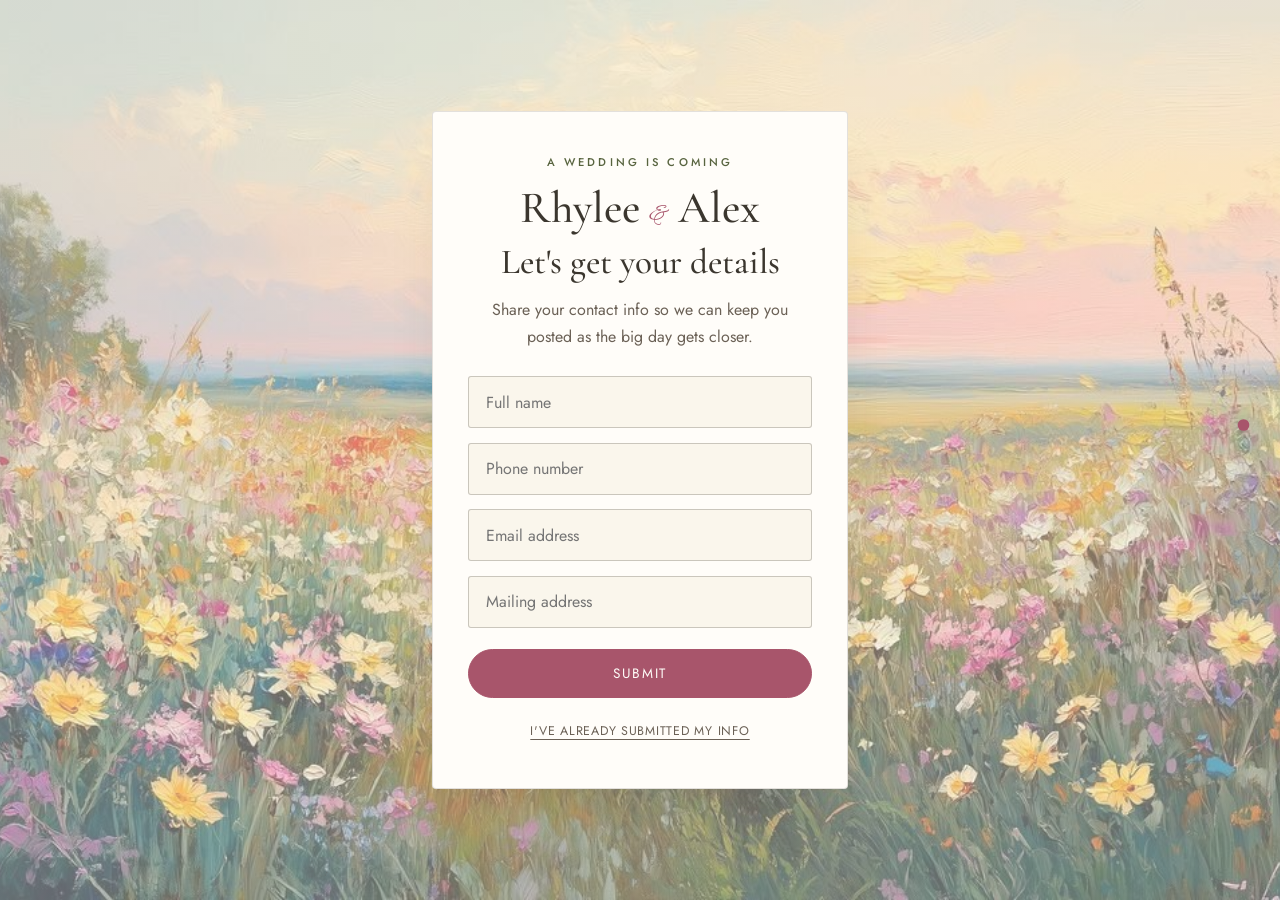
==== commit 6cd0ad89: "Update index.html" ====
--- a/index.html
+++ b/index.html
@@ -31,7 +31,7 @@
   <!-- 1. INFO FORM -->
   <section id="info" class="screen info-screen">
     <div class="panel" id="info-panel">
-      <p class="eyebrow">Together with our families</p>
+      <p class="eyebrow">A Wedding is Coming</p>
       <h1 class="names names--small"><span>Rhylee</span><span class="amp">&amp;</span><span>Alex</span></h1>
       <h2 class="section-title">Let's get your details</h2>
       <p class="section-copy">Share your contact info so we can keep you posted as the big day gets closer.</p>
--- a/css/style.css
+++ b/css/style.css
@@ -120,32 +120,6 @@
 .section-copy.small { font-size: 0.85rem; margin-top: 1.4rem; }
 
 /* ============================================
-   FLORAL SCATTER (ambient, decorative)
-   ============================================ */
-.field-scatter { position: absolute; inset: 0; pointer-events: none; z-index: 0; }
-
-.bloom {
-  position: absolute;
-  width: 34px; height: 34px;
-  animation: sway 7s ease-in-out infinite;
-  opacity: 0.85;
-}
-.bloom--rose { color: var(--rose-soft); }
-.bloom--sage { color: var(--sage); }
-.bloom--gold { color: var(--gold-soft); }
-.bloom--lavender { color: var(--lavender); }
-.bloom--scarlet { color: var(--scarlet); }
-.bloom--blush { color: var(--blush); }
-.bloom--amber { color: var(--amber); }
-.flower-center { fill: var(--gold); opacity: 0.9; }
-
-@keyframes sway {
-  0%, 100% { transform: translateY(0) rotate(var(--rot, 0deg)); }
-  50%      { transform: translateY(-10px) rotate(calc(var(--rot, 0deg) + 4deg)); }
-}
-@media (prefers-reduced-motion: reduce) { .bloom { animation: none; } }
-
-/* ============================================
    ROOT (color tokens continued — extra muted
    tints for the wider wildflower mix, kept
    within the same dusty/soft palette)
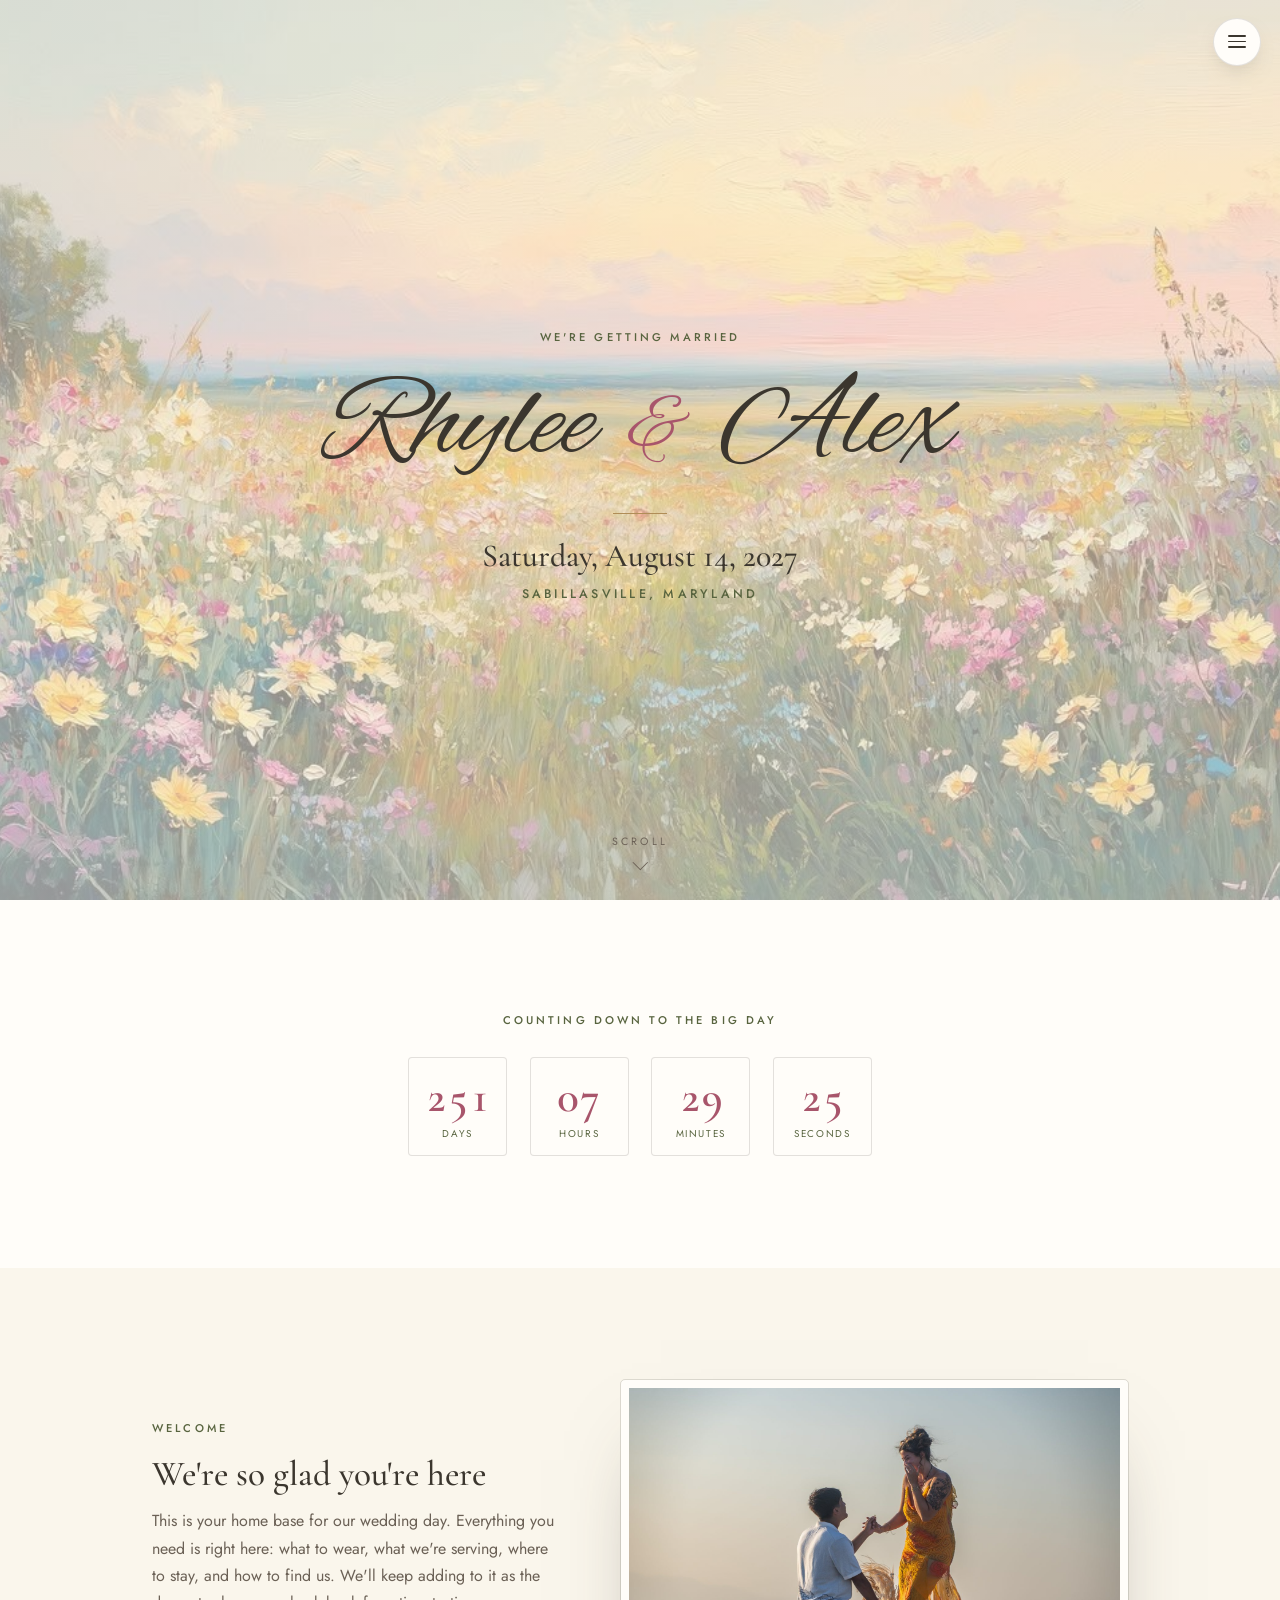
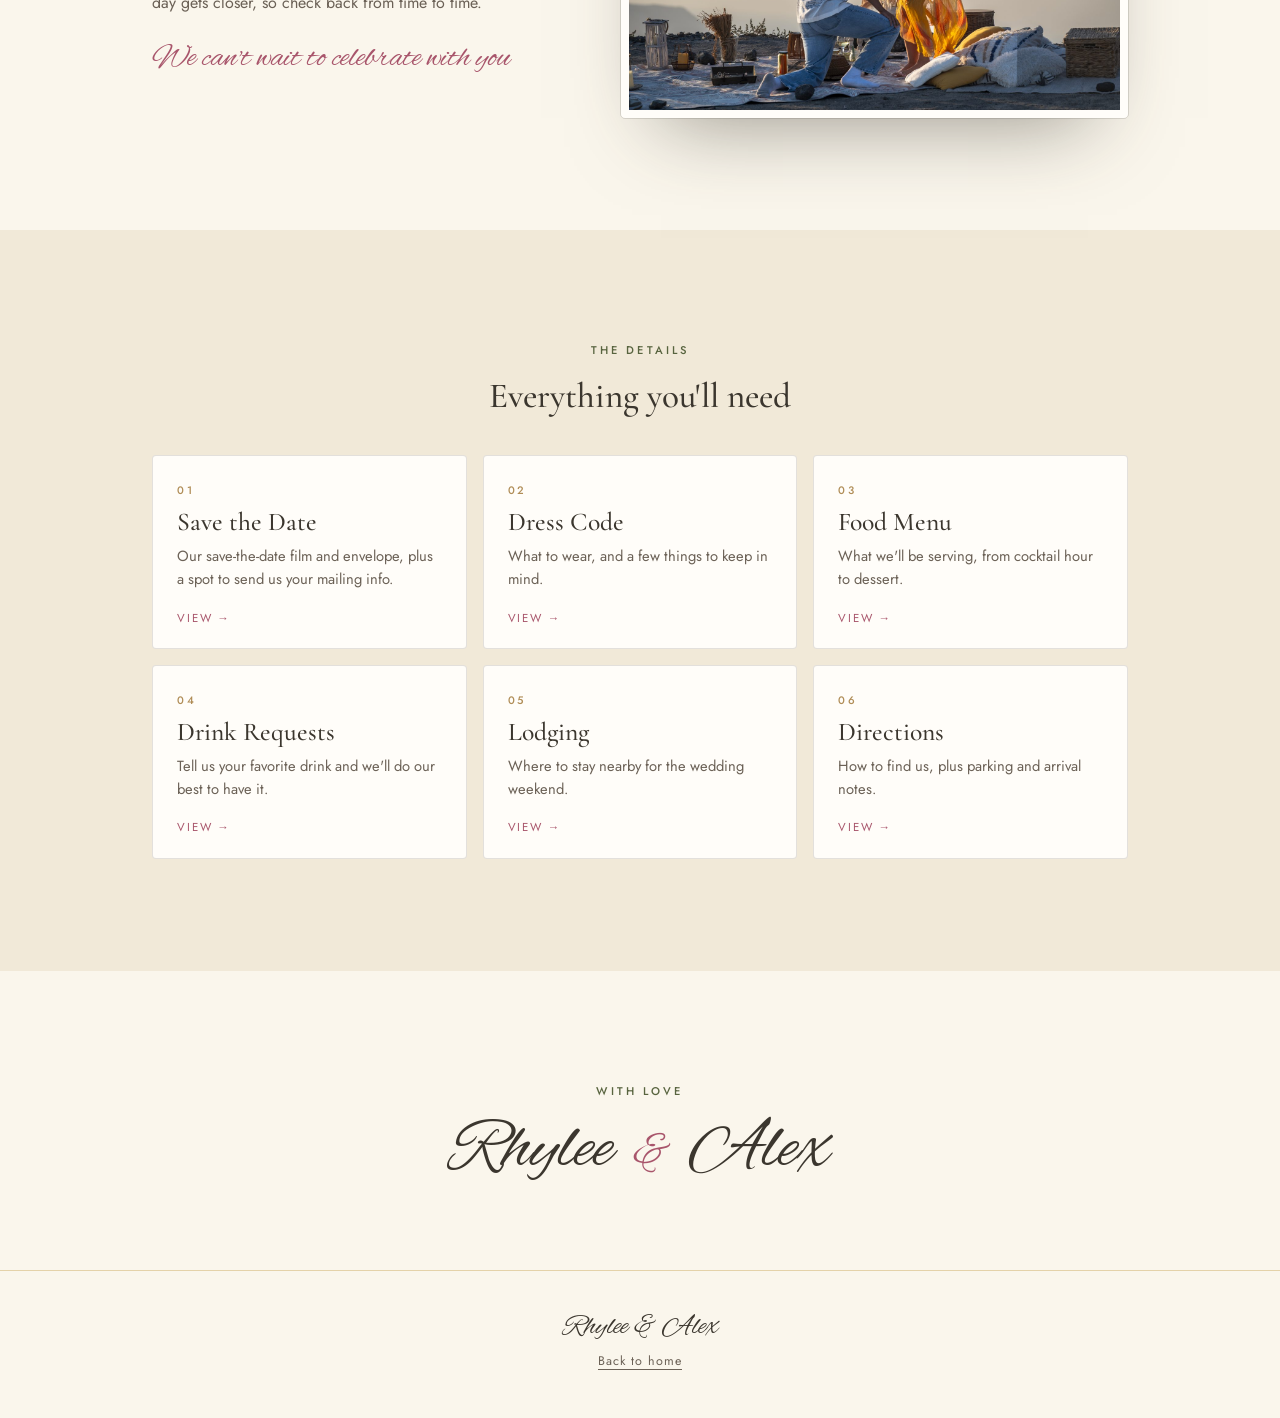
==== commit 6ece252c: "Add files via upload" ====
--- a/index.html
+++ b/index.html
@@ -3,8 +3,8 @@
 <head>
 <meta charset="UTF-8">
 <meta name="viewport" content="width=device-width, initial-scale=1.0">
-<title>Rhylee &amp; Alex — Save the Date</title>
-<meta name="description" content="Save the date for Rhylee &amp; Alex's wedding.">
+<title>Rhylee &amp; Alex — Our Wedding</title>
+<meta name="description" content="Rhylee &amp; Alex are getting married. Everything you need for the big day.">
 
 <link rel="icon" type="image/png" sizes="32x32" href="img/favicon-32.png">
 <link rel="icon" type="image/png" sizes="16x16" href="img/favicon-16.png">
@@ -17,90 +17,83 @@
 <link href="https://fonts.googleapis.com/css2?family=Cormorant+Garamond:ital,wght@0,400;0,500;0,600;1,400&family=Alex+Brush&family=Jost:wght@300;400;500;600&display=swap" rel="stylesheet">
 
 <link rel="stylesheet" href="css/style.css">
+<link rel="stylesheet" href="css/site.css">
+<link rel="stylesheet" href="css/menu.css">
 </head>
-<body class="pre-video">
-
-<nav class="rail" aria-label="Section navigation">
-  <a href="#info" class="rail-dot" data-label="Your Info"></a>
-  <a href="#video" class="rail-dot" data-label="Watch"></a>
-  <a href="#reveal" class="rail-dot" data-label="Save the Date"></a>
-</nav>
+<body class="site" data-root="">
 
 <main>
+  <!-- HERO -->
+  <section class="hero" id="top">
+    <p class="eyebrow">We're getting married</p>
+    <h1 class="hero-names">Rhylee <span class="amp">&amp;</span> Alex</h1>
+    <span class="rule"></span>
+    <p class="hero-date" id="hero-date">Saturday, August 14, 2027</p>
+    <p class="hero-place">Sabillasville, Maryland</p>
+    <a href="#countdown" class="scroll-cue">Scroll</a>
+  </section>
 
-  <!-- 1. INFO FORM -->
-  <section id="info" class="screen info-screen">
-    <div class="panel" id="info-panel">
-      <p class="eyebrow">A Wedding is Coming</p>
-      <h1 class="names names--small"><span>Rhylee</span><span class="amp">&amp;</span><span>Alex</span></h1>
-      <h2 class="section-title">Let's get your details</h2>
-      <p class="section-copy">Share your contact info so we can keep you posted as the big day gets closer.</p>
 
-      <form id="info-form" class="info-form" autocomplete="off">
-        <label for="f-name" class="visually-hidden">Full name</label>
-        <input id="f-name" name="name" type="text" placeholder="Full name" required>
-
-        <label for="f-phone" class="visually-hidden">Phone number</label>
-        <input id="f-phone" name="phone" type="tel" placeholder="Phone number" required>
-
-        <label for="f-email" class="visually-hidden">Email address</label>
-        <input id="f-email" name="email" type="email" placeholder="Email address" required>
-
-        <label for="f-address" class="visually-hidden">Mailing address</label>
-        <input id="f-address" name="address" type="text" placeholder="Mailing address" required>
-
-        <button type="submit" class="btn btn-solid">Submit</button>
-      </form>
-
-      <button class="btn btn-text" id="already-submitted">I've already submitted my info</button>
+  <!-- COUNTDOWN -->
+  <section class="band band--paper" id="countdown">
+    <div class="wrap reveal-on-scroll">
+      <p class="eyebrow">Counting down to the big day</p>
+      <div class="countdown-row" aria-live="off">
+        <div class="countdown-cell"><b id="cd-days">--</b><span>Days</span></div>
+        <div class="countdown-cell"><b id="cd-hours">--</b><span>Hours</span></div>
+        <div class="countdown-cell"><b id="cd-mins">--</b><span>Minutes</span></div>
+        <div class="countdown-cell"><b id="cd-secs">--</b><span>Seconds</span></div>
+      </div>
     </div>
   </section>
 
-  <!-- 2. VIDEO -->
-  <section id="video" class="screen video-screen">
-    <p class="eyebrow">Our Save the Date film</p>
-
-    <div class="video-frame-wrap">
-      <div class="video-frame">
-        <div class="video-frame-inner" id="video-slot"></div>
+  <!-- WELCOME + PHOTO -->
+  <section class="band" id="welcome">
+    <div class="wrap welcome reveal-on-scroll">
+      <div>
+        <p class="eyebrow">Welcome</p>
+        <h2 class="section-title">We're so glad you're here</h2>
+        <p class="section-copy">
+          This is your home base for our wedding day. Everything you need is
+          right here: what to wear, what we're serving, where to stay, and how
+          to find us. We'll keep adding to it as the day gets closer, so check
+          back from time to time.
+        </p>
+        <p class="script-note">We can't wait to celebrate with you</p>
       </div>
-      <div class="video-frame-deco" aria-hidden="true"></div>
+      <div class="photo-frame">
+        <img src="more/engagement.jpg" alt="Alex proposing to Rhylee outdoors at sunset">
+      </div>
     </div>
-    <p class="section-copy small">
-      Can't see the video? <a id="video-fallback-link" href="https://youtube.com/shorts/c03SZa1nvb8" target="_blank" rel="noopener">Watch it on YouTube instead.</a>
-    </p>
   </section>
 
-  <!-- 3. ENVELOPE REVEAL -->
-  <section id="reveal" class="screen reveal-screen">
-    <p class="eyebrow" id="reveal-instruction">Tap anywhere to open</p>
+  <!-- DETAILS: one card per menu tab, filled in by js/home.js -->
+  <section class="band band--deep" id="details">
+    <div class="wrap">
+      <div class="reveal-on-scroll">
+        <p class="eyebrow">The details</p>
+        <h2 class="section-title">Everything you'll need</h2>
+      </div>
+      <div class="cards" id="detail-cards"></div>
+    </div>
+  </section>
 
-    <div class="envelope-stack">
-      <div class="envelope-reveal" id="envelope-reveal">
-        <span class="envelope-body"></span>
-        <span class="envelope-flap"></span>
-        <span class="envelope-seal">
-          <span class="seal-initials">R&amp;A</span>
-        </span>
-      </div>
-      <div class="envelope-card">
-        <div class="reveal-content">
-          <span class="reveal-eyebrow">Save the Date</span>
-          <span class="reveal-names">Rhylee &amp; Alex</span>
-          <span class="reveal-line"></span>
-          <p class="reveal-blurb">
-            We're getting married! Formal invitation with all the details
-            to follow — for now, just save the date and start dreaming
-            about your outfit.
-          </p>
-        </div>
-      </div>
-      <a href="more/index.html" class="continue-link" id="continue-link">Please continue to the next page &rarr;</a>
+  <!-- SIGN-OFF -->
+  <section class="band signoff-band" id="signoff">
+    <div class="wrap reveal-on-scroll">
+      <p class="eyebrow">With love</p>
+      <p class="hero-names">Rhylee <span class="amp">&amp;</span> Alex</p>
     </div>
   </section>
 
 </main>
 
-<script src="js/script.js"></script>
+<footer class="site-footer">
+  <span class="footer-names">Rhylee &amp; Alex</span>
+  <a href="./">Back to home</a>
+</footer>
+
+<script src="js/menu.js"></script>
+<script src="js/home.js"></script>
 </body>
 </html>
--- a/css/style.css
+++ b/css/style.css
@@ -287,9 +287,9 @@
   position: absolute;
   bottom: -2.3rem;
   right: 0.2rem;
-  font-size: 0.78rem;
+  font-size: 1rem;
   letter-spacing: 0.04em;
-  color: var(--ink-soft);
+  color: var(--ink);
   text-decoration: underline;
   text-underline-offset: 4px;
   opacity: 0;
--- a/css/site.css
+++ b/css/site.css
@@ -0,0 +1,382 @@
+/* =========================================================
+   WEDDING SITE — home page + tab pages.
+   Loaded after css/style.css (colors, fonts, buttons, .eyebrow,
+   .section-title, .section-copy all come from there).
+   ========================================================= */
+
+/* style.css snaps every .screen; the home page scrolls freely */
+body.site main { scroll-snap-type: none; }
+body.site { background: var(--cream); }
+
+.wrap {
+  width: min(100%, 64rem);
+  margin: 0 auto;
+  padding: 0 1.5rem;
+}
+
+/* ---------------------------------------------------------
+   HERO (home) / PAGE HEADER (tabs)
+   --------------------------------------------------------- */
+.hero,
+.page-header {
+  position: relative;
+  display: flex;
+  flex-direction: column;
+  align-items: center;
+  justify-content: center;
+  text-align: center;
+  padding: 6rem 1.5rem 4rem;
+  background:
+    linear-gradient(rgba(250, 246, 236, 0.45), rgba(250, 246, 236, 0.6)),
+    url('img/meadow-sunset.jpg') center / cover no-repeat;
+}
+.hero { min-height: 100vh; min-height: 100svh; }
+.page-header { min-height: 44vh; }
+
+.hero-names {
+  font-family: var(--font-script);
+  font-weight: 400;
+  font-size: clamp(3.6rem, 13vw, 7.5rem);
+  line-height: 1;
+  margin: 0.4rem 0 0.2rem;
+  color: var(--ink);
+}
+.hero-names .amp { color: var(--rose); font-size: 0.7em; padding: 0 0.08em; }
+
+.rule {
+  display: block;
+  width: 3.4rem;
+  height: 1px;
+  background: var(--gold);
+  margin: 1.4rem auto;
+}
+
+.hero-date {
+  font-family: var(--font-display);
+  font-size: clamp(1.4rem, 4vw, 2rem);
+  font-weight: 500;
+  margin: 0;
+  color: var(--ink);
+}
+.hero-place {
+  margin: 0.6rem 0 0;
+  font-size: 0.78rem;
+  letter-spacing: 0.26em;
+  text-transform: uppercase;
+  color: var(--sage-deep);
+  font-weight: 500;
+}
+
+.scroll-cue {
+  position: absolute;
+  bottom: 2rem;
+  left: 50%;
+  transform: translateX(-50%);
+  display: flex;
+  flex-direction: column;
+  align-items: center;
+  gap: 0.5rem;
+  font-size: 0.66rem;
+  letter-spacing: 0.3em;
+  text-transform: uppercase;
+  color: var(--ink-soft);
+  text-decoration: none;
+}
+.scroll-cue::after {
+  content: "";
+  width: 0.6rem;
+  height: 0.6rem;
+  border-right: 1.5px solid currentColor;
+  border-bottom: 1.5px solid currentColor;
+  transform: rotate(45deg);
+}
+@media (prefers-reduced-motion: no-preference) {
+  .scroll-cue::after { animation: nudge 2s ease-in-out infinite; }
+  @keyframes nudge {
+    0%, 100% { transform: translateY(0) rotate(45deg); }
+    50%      { transform: translateY(5px) rotate(45deg); }
+  }
+}
+
+.page-title {
+  font-family: var(--font-display);
+  font-weight: 500;
+  font-size: clamp(2.6rem, 8vw, 4.2rem);
+  line-height: 1.05;
+  margin: 0;
+  color: var(--ink);
+}
+.page-lead {
+  max-width: 34rem;
+  margin: 1rem auto 0;
+  font-size: 1.05rem;
+  line-height: 1.7;
+  color: var(--ink);
+}
+
+/* ---------------------------------------------------------
+   HOME SECTIONS
+   --------------------------------------------------------- */
+.band {
+  padding: clamp(4.5rem, 10vw, 7rem) 0;
+  text-align: center;
+}
+.band--paper { background: var(--paper); }
+.band--deep  { background: var(--cream-deep); }
+
+/* countdown */
+.countdown-row {
+  display: flex;
+  justify-content: center;
+  gap: clamp(0.6rem, 3vw, 1.4rem);
+  margin: 1.8rem 0 0;
+}
+.countdown-cell {
+  min-width: clamp(4.2rem, 18vw, 6.2rem);
+  padding: 1.1rem 0.4rem 0.9rem;
+  border: var(--edge);
+  border-radius: 4px;
+  background: var(--paper);
+  display: flex;
+  flex-direction: column;
+  align-items: center;
+  gap: 0.35rem;
+}
+.countdown-cell b {
+  font-family: var(--font-display);
+  font-weight: 600;
+  font-size: clamp(1.8rem, 6vw, 2.8rem);
+  line-height: 1;
+  color: var(--rose);
+  font-variant-numeric: tabular-nums;
+}
+.countdown-cell span {
+  font-size: 0.62rem;
+  letter-spacing: 0.16em;
+  text-transform: uppercase;
+  color: var(--sage-deep);
+}
+
+/* welcome + photo */
+.welcome {
+  display: grid;
+  grid-template-columns: 1fr 1.25fr;
+  gap: clamp(2rem, 5vw, 4rem);
+  align-items: center;
+  text-align: left;
+}
+.welcome .section-copy { margin-left: 0; }
+.photo-frame {
+  border: 8px solid var(--paper);
+  outline: 1px solid rgba(59, 54, 46, 0.15);
+  border-radius: 4px;
+  box-shadow: 0 40px 80px -40px rgba(59, 54, 46, 0.55);
+  overflow: hidden;
+  aspect-ratio: 3 / 2;
+}
+.photo-frame img { width: 100%; height: 100%; object-fit: cover; display: block; }
+.script-note {
+  font-family: var(--font-script);
+  font-size: 2rem;
+  color: var(--rose);
+  margin: 0.4rem 0 0;
+}
+@media (max-width: 760px) {
+  .welcome { grid-template-columns: 1fr; text-align: center; }
+  .welcome .section-copy { margin-left: auto; }
+  .welcome .photo-frame { order: -1; }
+}
+
+/* detail cards (built from the menu list in js/home.js) */
+.cards {
+  display: grid;
+  grid-template-columns: repeat(auto-fill, minmax(15rem, 1fr));
+  gap: 1rem;
+  margin-top: 2.4rem;
+  text-align: left;
+}
+.card {
+  display: flex;
+  flex-direction: column;
+  gap: 0.5rem;
+  padding: 1.6rem 1.5rem 1.4rem;
+  background: var(--paper);
+  border: var(--edge);
+  border-radius: 4px;
+  text-decoration: none;
+  color: var(--ink);
+  transition: transform 0.25s ease, box-shadow 0.25s ease, border-color 0.25s ease;
+}
+.card:hover {
+  transform: translateY(-3px);
+  border-color: var(--gold-soft);
+  box-shadow: 0 24px 40px -26px rgba(59, 54, 46, 0.5);
+}
+.card-num {
+  font-size: 0.68rem;
+  letter-spacing: 0.24em;
+  color: var(--gold);
+  font-weight: 500;
+}
+.card-title {
+  font-family: var(--font-display);
+  font-size: 1.6rem;
+  font-weight: 500;
+  margin: 0;
+}
+.card-blurb { margin: 0; font-size: 0.92rem; line-height: 1.6; color: var(--ink-soft); flex: 1; }
+.card-go {
+  margin-top: 0.6rem;
+  font-size: 0.72rem;
+  letter-spacing: 0.16em;
+  text-transform: uppercase;
+  color: var(--rose);
+}
+
+/* sign-off */
+.signoff-band { padding-bottom: 5rem; }
+.signoff-band .hero-names { font-size: clamp(2.8rem, 9vw, 4.5rem); }
+
+/* ---------------------------------------------------------
+   TAB PAGE CONTENT
+   --------------------------------------------------------- */
+.page-body {
+  padding: clamp(3rem, 8vw, 5rem) 0 4rem;
+}
+.page-body .wrap { max-width: 50rem; }
+
+.panel-block {
+  background: var(--paper);
+  border: var(--edge);
+  border-radius: 4px;
+  padding: clamp(1.6rem, 4vw, 2.4rem);
+  margin-bottom: 1.2rem;
+}
+.panel-block h2 {
+  font-family: var(--font-display);
+  font-weight: 500;
+  font-size: 1.8rem;
+  margin: 0 0 0.6rem;
+}
+.panel-block h3 {
+  font-size: 0.72rem;
+  letter-spacing: 0.22em;
+  text-transform: uppercase;
+  color: var(--sage-deep);
+  font-weight: 500;
+  margin: 1.4rem 0 0.4rem;
+}
+.panel-block h3:first-child { margin-top: 0; }
+.panel-block p,
+.panel-block li { line-height: 1.7; color: var(--ink-soft); }
+.panel-block p { margin: 0 0 0.8rem; }
+.panel-block p:last-child { margin-bottom: 0; }
+.panel-block ul { margin: 0; padding-left: 1.1rem; }
+
+.two-col {
+  display: grid;
+  grid-template-columns: 1fr 1fr;
+  gap: 1.2rem;
+}
+.two-col .panel-block { margin-bottom: 0; }
+.two-col + .panel-block, .panel-block + .two-col { margin-top: 1.2rem; }
+@media (max-width: 640px) { .two-col { grid-template-columns: 1fr; } }
+
+/* course list (food menu) */
+.course { text-align: center; padding: 1.6rem 0; border-top: 1px solid var(--gold-soft); }
+.course:first-of-type { border-top: 0; padding-top: 0.4rem; }
+.course h2 { margin-bottom: 0.8rem; }
+.course ul { list-style: none; padding: 0; }
+.course li { font-family: var(--font-display); font-size: 1.2rem; color: var(--ink); }
+.course li small { display: block; font-family: var(--font-body); font-size: 0.85rem; color: var(--ink-soft); margin-bottom: 0.6rem; }
+
+/* "coming soon" marker — delete these as you fill content in */
+.tbd {
+  display: inline-block;
+  font-family: var(--font-body);
+  font-size: 0.68rem;
+  letter-spacing: 0.18em;
+  text-transform: uppercase;
+  color: var(--gold);
+  border: 1px dashed var(--gold);
+  border-radius: 999px;
+  padding: 0.25rem 0.7rem;
+}
+
+/* forms (drink requests) */
+.form-grid { display: flex; flex-direction: column; gap: 1rem; margin-top: 1rem; }
+.form-grid label {
+  display: flex;
+  flex-direction: column;
+  gap: 0.4rem;
+  font-size: 0.72rem;
+  letter-spacing: 0.16em;
+  text-transform: uppercase;
+  color: var(--sage-deep);
+  font-weight: 500;
+}
+.form-grid input,
+.form-grid textarea,
+.form-grid select {
+  font-family: var(--font-body);
+  font-size: 1rem;
+  letter-spacing: normal;
+  text-transform: none;
+  padding: 0.85rem 1rem;
+  border: 1px solid rgba(59, 54, 46, 0.25);
+  border-radius: 3px;
+  background: var(--cream);
+  color: var(--ink);
+  width: 100%;
+}
+.form-grid textarea { min-height: 7rem; resize: vertical; }
+.form-grid input:focus,
+.form-grid textarea:focus,
+.form-grid select:focus { outline: none; border-color: var(--rose); background: var(--paper); }
+.form-grid .btn-solid { margin-top: 0.4rem; }
+.form-thanks { text-align: center; padding: 1rem 0; }
+.form-thanks .script-note { font-size: 2.4rem; }
+[hidden] { display: none !important; }
+
+/* map + buttons (directions) */
+.map-frame {
+  border: 6px solid var(--paper);
+  outline: 1px solid rgba(59, 54, 46, 0.15);
+  border-radius: 4px;
+  overflow: hidden;
+  aspect-ratio: 16 / 10;
+  margin-bottom: 1.2rem;
+  background: var(--cream-deep);
+}
+.map-frame iframe { width: 100%; height: 100%; border: 0; display: block; }
+.btn-row { display: flex; flex-wrap: wrap; gap: 0.7rem; margin-top: 1.2rem; }
+.btn-outline {
+  display: inline-block;
+  padding: 0.75rem 1.4rem;
+  border: 1px solid var(--rose);
+  color: var(--rose);
+  background: transparent;
+  text-decoration: none;
+}
+.btn-outline:hover { background: var(--rose); color: var(--paper); }
+
+/* ---------------------------------------------------------
+   FOOTER (every new page)
+   --------------------------------------------------------- */
+.site-footer {
+  text-align: center;
+  padding: 2.4rem 1.5rem 3rem;
+  border-top: 1px solid var(--gold-soft);
+  font-size: 0.78rem;
+  letter-spacing: 0.08em;
+  color: var(--ink-soft);
+}
+.site-footer a { color: var(--ink-soft); text-underline-offset: 4px; }
+.site-footer a:hover { color: var(--rose); }
+.site-footer .footer-names { font-family: var(--font-script); font-size: 1.8rem; color: var(--ink); letter-spacing: 0; display: block; margin-bottom: 0.4rem; }
+
+/* gentle fade-in as sections scroll into view */
+@media (prefers-reduced-motion: no-preference) {
+  .reveal-on-scroll { opacity: 0; transform: translateY(18px); transition: opacity 0.8s ease, transform 0.8s ease; }
+  .reveal-on-scroll.is-visible { opacity: 1; transform: none; }
+}
--- a/css/menu.css
+++ b/css/menu.css
@@ -0,0 +1,115 @@
+/* =========================================================
+   SITE MENU — hamburger button (top right) + drop-down panel.
+   Loaded on every page after css/style.css (uses its tokens).
+   ========================================================= */
+.menu-toggle {
+  position: fixed;
+  top: 1.1rem;
+  right: 1.2rem;
+  z-index: 60;
+  width: 3rem;
+  height: 3rem;
+  border-radius: 50%;
+  border: var(--edge);
+  background: var(--paper);
+  box-shadow: 0 10px 24px -14px rgba(59, 54, 46, 0.55);
+  cursor: pointer;
+  display: grid;
+  place-items: center;
+  padding: 0;
+  transition: background 0.25s ease, transform 0.25s ease;
+}
+.menu-toggle:hover { transform: scale(1.05); }
+
+.menu-toggle-bars {
+  position: relative;
+  width: 1.15rem;
+  height: 0.8rem;
+  display: block;
+}
+.menu-toggle-bars span {
+  position: absolute;
+  left: 0;
+  width: 100%;
+  height: 1.5px;
+  border-radius: 2px;
+  background: var(--ink);
+  transition: transform 0.3s ease, opacity 0.2s ease, top 0.3s ease;
+}
+.menu-toggle-bars span:nth-child(1) { top: 0; }
+.menu-toggle-bars span:nth-child(2) { top: calc(50% - 0.75px); }
+.menu-toggle-bars span:nth-child(3) { top: calc(100% - 1.5px); }
+
+.menu-toggle.is-open .menu-toggle-bars span:nth-child(1) { top: calc(50% - 0.75px); transform: rotate(45deg); }
+.menu-toggle.is-open .menu-toggle-bars span:nth-child(2) { opacity: 0; }
+.menu-toggle.is-open .menu-toggle-bars span:nth-child(3) { top: calc(50% - 0.75px); transform: rotate(-45deg); }
+
+.menu-panel {
+  position: fixed;
+  top: 4.8rem;
+  right: 1.2rem;
+  z-index: 59;
+  width: min(17rem, calc(100vw - 2.4rem));
+  max-height: calc(100vh - 6rem);
+  overflow-y: auto;
+  background: var(--paper);
+  border: var(--edge);
+  border-radius: 6px;
+  box-shadow: 0 30px 60px -28px rgba(59, 54, 46, 0.5);
+  padding: 1.2rem 0.6rem 0.8rem;
+  text-align: left;
+  transform-origin: top right;
+  transform: translateY(-10px) scale(0.97);
+  opacity: 0;
+  visibility: hidden;
+  transition: opacity 0.25s ease, transform 0.25s ease, visibility 0s linear 0.25s;
+}
+.menu-panel.is-open {
+  opacity: 1;
+  visibility: visible;
+  transform: none;
+  transition: opacity 0.25s ease, transform 0.25s ease;
+}
+
+.menu-heading {
+  font-family: var(--font-script);
+  font-size: 1.6rem;
+  color: var(--ink);
+  margin: 0 0 0.5rem;
+  padding: 0 0.9rem 0.7rem;
+  border-bottom: 1px solid var(--gold-soft);
+  line-height: 1.1;
+}
+.menu-heading span { color: var(--rose); }
+
+.menu-panel ul { list-style: none; margin: 0; padding: 0; }
+.menu-panel a {
+  display: block;
+  padding: 0.7rem 0.9rem;
+  font-family: var(--font-body);
+  font-size: 0.8rem;
+  letter-spacing: 0.16em;
+  text-transform: uppercase;
+  text-decoration: none;
+  color: var(--ink);
+  border-radius: 4px;
+  transition: background 0.2s ease, color 0.2s ease;
+}
+.menu-panel a:hover { background: var(--cream); color: var(--rose); }
+.menu-panel a[aria-current="page"] {
+  color: var(--rose);
+  background: var(--cream);
+}
+.menu-panel a[aria-current="page"]::before {
+  content: "";
+  display: inline-block;
+  width: 5px; height: 5px;
+  border-radius: 50%;
+  background: var(--rose);
+  margin: 0 0.6rem 0.12rem 0;
+  vertical-align: middle;
+}
+
+@media (prefers-reduced-motion: reduce) {
+  .menu-panel, .menu-toggle, .menu-toggle-bars span { transition: none; }
+}
